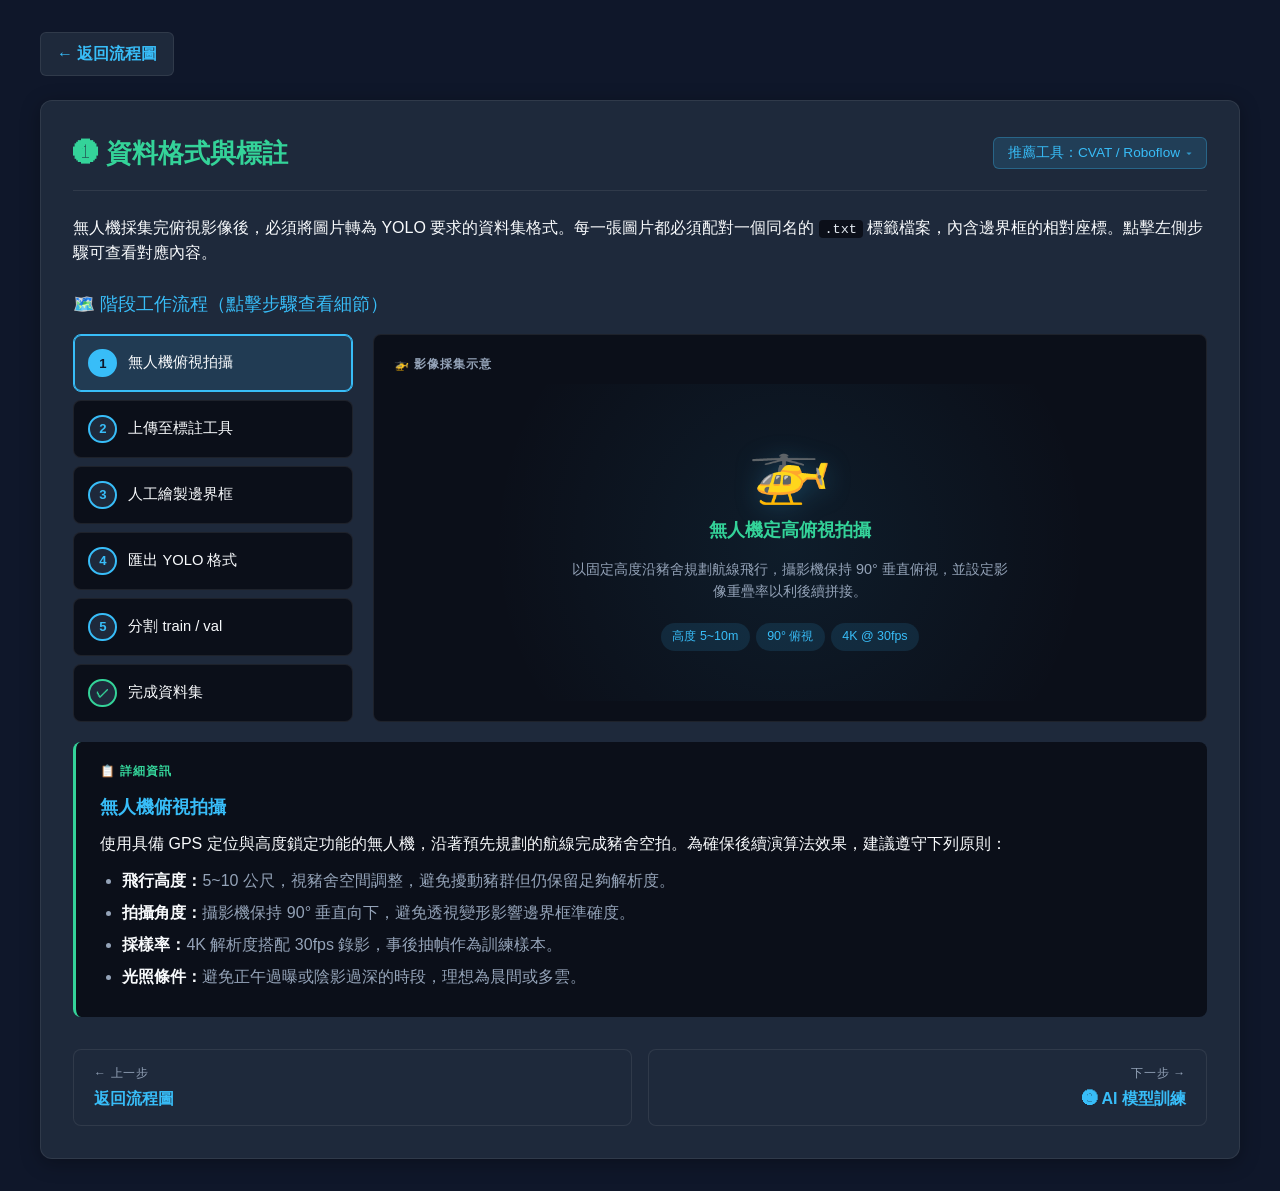
==== introduction/discriminative/stage1.html @ 11c0080a "feat: add interactive introduction site for AI pig recognition system Build a static site under intr" ====
<!DOCTYPE html>
<html lang="zh-TW">

<head>
  <meta charset="UTF-8">
  <meta name="viewport" content="width=device-width, initial-scale=1.0">
  <title>階段 1：資料格式與標註 — 無人機 AI 豬隻辨識系統</title>
  <link rel="stylesheet" href="../styles.css">
</head>

<body>
  <div class="container">
    <a href="discriminative.html" class="back-link">← 返回流程圖</a>

    <div class="detail-panel">
      <div class="panel-header">
        <h2>❶ 資料格式與標註
          <button type="button" class="tool-badge-btn" onclick="document.getElementById('tools-dialog').showModal()">
            推薦工具：CVAT / Roboflow
          </button>
        </h2>
      </div>

      <dialog id="tools-dialog" class="tools-dialog">
        <div class="dialog-header">
          <h3>🔧 階段 1：資料標註相關工具</h3>
          <button type="button" class="dialog-close" onclick="this.closest('dialog').close()" aria-label="關閉">×</button>
        </div>
        <div class="dialog-body">
          <p>本階段可選用的標註平台與工具。點擊「前往」可開啟官方網站。</p>
          <table class="tools-table">
            <thead>
              <tr>
                <th>工具</th>
                <th>用途與特色</th>
                <th>連結</th>
              </tr>
            </thead>
            <tbody>
              <tr>
                <td class="tool-name">CVAT</td>
                <td class="tool-desc">開源、可自架的影像標註平台，支援多人協作與審核流程，適合企業內部敏感資料。</td>
                <td class="tool-link"><a href="https://www.cvat.ai/" target="_blank" rel="noopener">前往 →</a></td>
              </tr>
              <tr>
                <td class="tool-name">Roboflow</td>
                <td class="tool-desc">SaaS 標註服務，提供資料增強、版本控制與 API，啟動門檻最低。</td>
                <td class="tool-link"><a href="https://roboflow.com/" target="_blank" rel="noopener">前往 →</a></td>
              </tr>
              <tr>
                <td class="tool-name">Label Studio</td>
                <td class="tool-desc">開源、跨任務（影像、文字、音訊）的標註工具，靈活度高。</td>
                <td class="tool-link"><a href="https://labelstud.io/" target="_blank" rel="noopener">前往 →</a></td>
              </tr>
              <tr>
                <td class="tool-name">LabelImg</td>
                <td class="tool-desc">輕量級的桌面標註工具，原生支援 YOLO 格式，適合個人或小型專案。</td>
                <td class="tool-link"><a href="https://github.com/HumanSignal/labelImg" target="_blank" rel="noopener">前往 →</a></td>
              </tr>
              <tr>
                <td class="tool-name">YOLO Dataset Spec</td>
                <td class="tool-desc">Ultralytics 官方資料格式規範，定義 train/val 結構與 dataset.yaml 寫法。</td>
                <td class="tool-link"><a href="https://docs.ultralytics.com/datasets/detect/" target="_blank" rel="noopener">前往 →</a></td>
              </tr>
            </tbody>
          </table>
        </div>
      </dialog>
      <p>無人機採集完俯視影像後，必須將圖片轉為 YOLO 要求的資料集格式。每一張圖片都必須配對一個同名的 <code>.txt</code> 標籤檔案，內含邊界框的相對座標。點擊左側步驟可查看對應內容。</p>

      <div class="section-title">🗺️ 階段工作流程（點擊步驟查看細節）</div>

      <div class="interactive-flow">
        <div class="step-buttons">
          <button class="step-btn active" data-step="1">
            <span class="step-num">1</span><span class="step-text">無人機俯視拍攝</span>
          </button>
          <button class="step-btn" data-step="2">
            <span class="step-num">2</span><span class="step-text">上傳至標註工具</span>
          </button>
          <button class="step-btn" data-step="3">
            <span class="step-num">3</span><span class="step-text">人工繪製邊界框</span>
          </button>
          <button class="step-btn" data-step="4">
            <span class="step-num">4</span><span class="step-text">匯出 YOLO 格式</span>
          </button>
          <button class="step-btn" data-step="5">
            <span class="step-num">5</span><span class="step-text">分割 train / val</span>
          </button>
          <button class="step-btn final" data-step="6">
            <span class="step-num">✓</span><span class="step-text">完成資料集</span>
          </button>
        </div>

        <div class="step-preview">
          <div class="preview-content active" data-step="1">
            <div class="preview-label">🚁 影像採集示意</div>
            <div class="visual-block">
              <div class="visual-icon">🚁</div>
              <div class="visual-title">無人機定高俯視拍攝</div>
              <div class="visual-sub">
                以固定高度沿豬舍規劃航線飛行，攝影機保持 90° 垂直俯視，並設定影像重疊率以利後續拼接。
              </div>
              <div class="visual-chips">
                <span class="visual-chip">高度 5~10m</span>
                <span class="visual-chip">90° 俯視</span>
                <span class="visual-chip">4K @ 30fps</span>
              </div>
            </div>
          </div>

          <div class="preview-content" data-step="2">
            <div class="preview-label">📤 上傳至標註平台</div>
            <div class="visual-block">
              <div class="visual-icon">📤</div>
              <div class="visual-title">CVAT / Roboflow</div>
              <div class="visual-sub">
                將從影片抽幀的靜態照片批次上傳至瀏覽器標註平台，建立專案並定義 <code>pig</code> 類別。
              </div>
              <div class="visual-chips">
                <span class="visual-chip">CVAT</span>
                <span class="visual-chip">Roboflow</span>
                <span class="visual-chip">Label Studio</span>
              </div>
            </div>
          </div>

          <div class="preview-content" data-step="3">
            <div class="preview-label">✏️ 標註工具介面示意</div>
            <div class="visual-block">
              <div class="visual-icon">🟩</div>
              <div class="visual-title">繪製 Bounding Box</div>
              <div class="visual-sub">
                為畫面中每一頭豬拖曳出矩形框，工具會自動計算中心點與寬高，並換算為相對座標。
              </div>
              <div class="visual-chips">
                <span class="visual-chip">click + drag</span>
                <span class="visual-chip">class = pig</span>
                <span class="visual-chip">auto-normalize</span>
              </div>
            </div>
          </div>

          <div class="preview-content" data-step="4">
            <div class="preview-label">📄 pic_001.txt（YOLO 標籤格式）</div>
            <pre><code>0 0.512304 0.384211 0.124000 0.231000  <span class="comment"># 第 1 頭豬的方框</span>
0 0.214500 0.658900 0.142000 0.198000  <span class="comment"># 第 2 頭豬的方框</span>
0 0.789100 0.412200 0.115000 0.210000  <span class="comment"># 第 3 頭豬的方框</span></code></pre>
          </div>

          <div class="preview-content" data-step="5">
            <div class="preview-label">📂 資料夾階層結構</div>
            <pre><code>pig_dataset/
├── dataset.yaml        <span class="comment"># 專案配置文件</span>
├── train/
│   ├── images/         <span class="comment"># 訓練相片 (pic_001.jpg)</span>
│   └── labels/         <span class="comment"># 訓練標籤 (pic_001.txt)</span>
└── val/
    ├── images/         <span class="comment"># 驗證相片</span>
    └── labels/         <span class="comment"># 驗證標籤</span></code></pre>
          </div>

          <div class="preview-content" data-step="6">
            <div class="preview-label">✅ 資料集就緒</div>
            <div class="visual-block">
              <div class="visual-icon">📦</div>
              <div class="visual-title">符合 YOLO 規範的資料集</div>
              <div class="visual-sub">
                完成標註與切分後即可進入訓練流程，將整個 <code>pig_dataset/</code> 資料夾交給 YOLO 引擎。
              </div>
              <div class="visual-chips">
                <span class="visual-chip">images ✓</span>
                <span class="visual-chip">labels ✓</span>
                <span class="visual-chip">dataset.yaml ✓</span>
              </div>
            </div>
          </div>
        </div>
      </div>

      <div class="step-details">
        <div class="details-label">📋 詳細資訊</div>

        <div class="detail-content active" data-step="1">
          <h4>無人機俯視拍攝</h4>
          <p>使用具備 GPS 定位與高度鎖定功能的無人機，沿著預先規劃的航線完成豬舍空拍。為確保後續演算法效果，建議遵守下列原則：</p>
          <ul>
            <li><strong>飛行高度：</strong>5~10 公尺，視豬舍空間調整，避免擾動豬群但仍保留足夠解析度。</li>
            <li><strong>拍攝角度：</strong>攝影機保持 90° 垂直向下，避免透視變形影響邊界框準確度。</li>
            <li><strong>採樣率：</strong>4K 解析度搭配 30fps 錄影，事後抽幀作為訓練樣本。</li>
            <li><strong>光照條件：</strong>避免正午過曝或陰影過深的時段，理想為晨間或多雲。</li>
          </ul>
        </div>

        <div class="detail-content" data-step="2">
          <h4>上傳至標註平台</h4>
          <p>常見的線上標註平台都支援 YOLO 格式匯出，可依團隊規模與預算選擇：</p>
          <ul>
            <li><strong>CVAT：</strong>開源、可自架，適合企業內部敏感資料，支援多人協作與審核流程。</li>
            <li><strong>Roboflow：</strong>SaaS 服務，提供資料增強、版本控制與 API，啟動門檻最低。</li>
            <li><strong>Label Studio：</strong>另一個開源選項，支援多種任務類型（不限影像）。</li>
          </ul>
          <p>上傳後建立專案，將類別命名為 <code>pig</code>（編號 0）。</p>
        </div>

        <div class="detail-content" data-step="3">
          <h4>人工繪製邊界框</h4>
          <p>標註是整個 pipeline 中最費時但決定模型上限的步驟。建議：</p>
          <ul>
            <li><strong>框緊邊緣：</strong>盡量貼合豬隻輪廓，避免大量背景被納入框內。</li>
            <li><strong>遮擋處理：</strong>對於只露出部分身體的豬，仍需標註可見區域；若小於 20% 可忽略。</li>
            <li><strong>標註一致性：</strong>多人協作時建立共同準則（SOP），定期交叉檢視。</li>
            <li><strong>樣本數量：</strong>單類別建議至少 1,500~3,000 框作為起跑線。</li>
          </ul>
        </div>

        <div class="detail-content" data-step="4">
          <h4>匯出 YOLO 格式</h4>
          <p>YOLO 標籤檔格式為：<code>[類別編號] [中心點X] [中心點Y] [寬度W] [高度H]</code>，所有座標皆<strong>歸一化至 0~1</strong>：</p>
          <ul>
            <li><strong>類別編號：</strong>整數，從 0 開始；本專案僅 <code>0 = pig</code>。</li>
            <li><strong>歸一化座標：</strong>實際像素 ÷ 影像寬高，因此模型對解析度不敏感。</li>
            <li><strong>檔案配對：</strong>每張 <code>pic_001.jpg</code> 必須有同名 <code>pic_001.txt</code>，缺檔將被忽略。</li>
            <li><strong>空白標籤：</strong>若該張無目標物，仍可保留空 <code>.txt</code> 檔，YOLO 會視為「負樣本」用於降低誤判。</li>
          </ul>
        </div>

        <div class="detail-content" data-step="5">
          <h4>分割 train / val</h4>
          <p>將完成標註的影像依比例切分為訓練集與驗證集：</p>
          <ul>
            <li><strong>典型比例：</strong>train : val = 80 : 20，資料量大時可拉到 90 : 10。</li>
            <li><strong>隨機切分：</strong>避免時間或場景集中於同一邊，可使用 <code>train_test_split</code> 或 Roboflow 自動切分。</li>
            <li><strong>不可洩漏：</strong>同一支影片抽幀後，應將整支影片分到同一邊，避免訓練/驗證重疊造成過度樂觀的指標。</li>
            <li><strong>資料夾結構：</strong>嚴格遵守 <code>train/images</code>、<code>train/labels</code>、<code>val/images</code>、<code>val/labels</code> 的四層結構。</li>
          </ul>
        </div>

        <div class="detail-content" data-step="6">
          <h4>完成資料集</h4>
          <p>檢查清單：</p>
          <ul>
            <li><strong>影像與標籤對齊：</strong>使用簡易腳本掃描每張圖片是否都有對應 <code>.txt</code>。</li>
            <li><strong>視覺化抽查：</strong>隨機抽取 30~50 張將框畫回原圖，確認沒有座標錯位。</li>
            <li><strong>類別分布：</strong>統計每張圖的目標數量分布，必要時補拍稀有場景。</li>
            <li><strong>dataset.yaml：</strong>準備設定檔，指向 train/val 路徑與類別表，將在階段 2 使用。</li>
          </ul>
          <p>完成後，即可進入下一階段啟動模型訓練。</p>
        </div>
      </div>

      <nav class="detail-nav">
        <a href="discriminative.html" class="prev">
          <span class="nav-label">← 上一步</span>
          <span class="nav-title">返回流程圖</span>
        </a>
        <a href="stage2.html" class="next">
          <span class="nav-label">下一步 →</span>
          <span class="nav-title">❷ AI 模型訓練</span>
        </a>
      </nav>
    </div>
  </div>

  <script>
    document.querySelectorAll('.step-btn').forEach(btn => {
      btn.addEventListener('click', () => {
        const step = btn.dataset.step;
        document.querySelectorAll('.step-btn').forEach(b => b.classList.toggle('active', b.dataset.step === step));
        document.querySelectorAll('.preview-content').forEach(p => p.classList.toggle('active', p.dataset.step === step));
        document.querySelectorAll('.detail-content').forEach(d => d.classList.toggle('active', d.dataset.step === step));
      });
    });

    // Click backdrop to close dialog
    document.querySelectorAll('dialog').forEach(dialog => {
      dialog.addEventListener('click', (e) => {
        if (e.target === dialog) dialog.close();
      });
    });
  </script>
</body>

</html>
---- introduction/styles.css ----
:root {
  --bg-color: #0f172a;
  --card-bg: #1e293b;
  --card-hover: #273449;
  --text-color: #f8fafc;
  --text-muted: #94a3b8;
  --primary: #38bdf8;
  --primary-hover: #7dd3fc;
  --accent: #34d399;
  --code-bg: #0b0f19;
  --border: rgba(255, 255, 255, 0.08);
}

* {
  box-sizing: border-box;
  margin: 0;
  padding: 0;
  font-family: -apple-system, BlinkMacSystemFont, "Segoe UI", Roboto, "Helvetica Neue", Arial, sans-serif;
}

body {
  background-color: var(--bg-color);
  color: var(--text-color);
  padding: 2rem 1rem;
  line-height: 1.6;
  min-height: 100vh;
}

.container {
  max-width: 1200px;
  margin: 0 auto;
}

header {
  text-align: center;
  margin-bottom: 2.5rem;
}

header h1 {
  font-size: 2.2rem;
  color: var(--primary);
  margin-bottom: 0.5rem;
}

header p {
  color: var(--text-muted);
  font-size: 1.1rem;
}

/* ===== Landing Page: Two Pillars ===== */
.system-overview {
  display: grid;
  grid-template-columns: 1fr auto 1fr;
  gap: 1.5rem;
  align-items: stretch;
  margin: 3rem 0 2rem 0;
}

.pillar-card {
  background-color: var(--card-bg);
  border: 1px solid var(--border);
  border-radius: 16px;
  padding: 2.5rem 1.75rem;
  text-decoration: none;
  color: inherit;
  display: flex;
  flex-direction: column;
  align-items: center;
  text-align: center;
  gap: 1rem;
  cursor: pointer;
  transition: all 0.3s ease;
  position: relative;
  overflow: hidden;
  box-shadow: 0 6px 20px rgba(0, 0, 0, 0.3);
  min-height: 360px;
  justify-content: center;
}

.pillar-card::before {
  content: "";
  position: absolute;
  inset: 0;
  background: radial-gradient(circle at 50% 0%, rgba(56, 189, 248, 0.12) 0%, transparent 60%);
  opacity: 0;
  transition: opacity 0.3s ease;
  pointer-events: none;
}

.pillar-card:hover {
  border-color: var(--primary);
  transform: translateY(-6px);
  box-shadow: 0 14px 36px rgba(56, 189, 248, 0.22);
}

.pillar-card:hover::before {
  opacity: 1;
}

.pillar-card.right:hover {
  border-color: var(--accent);
  box-shadow: 0 14px 36px rgba(52, 211, 153, 0.22);
}

.pillar-card.right::before {
  background: radial-gradient(circle at 50% 0%, rgba(52, 211, 153, 0.12) 0%, transparent 60%);
}

.pillar-icon {
  font-size: 5rem;
  line-height: 1;
  filter: drop-shadow(0 6px 18px rgba(56, 189, 248, 0.3));
}

.pillar-card.right .pillar-icon {
  filter: drop-shadow(0 6px 18px rgba(52, 211, 153, 0.3));
}

.pillar-title {
  font-size: 1.8rem;
  font-weight: 700;
  color: var(--text-color);
  margin-top: 0.5rem;
}

.pillar-subtitle {
  font-size: 1rem;
  color: var(--primary);
  font-weight: 500;
}

.pillar-card.right .pillar-subtitle {
  color: var(--accent);
}

.pillar-tag {
  display: inline-block;
  font-size: 0.95rem;
  color: var(--text-muted);
  padding: 0.4rem 1rem;
  background-color: var(--code-bg);
  border-radius: 999px;
  border: 1px solid var(--border);
  margin-top: 0.5rem;
}

.pillar-tag strong {
  color: var(--primary);
  font-weight: 600;
}

.pillar-card.right .pillar-tag strong {
  color: var(--accent);
}

.pillar-desc {
  color: var(--text-muted);
  font-size: 0.95rem;
  line-height: 1.6;
  max-width: 280px;
}

.pillar-cta {
  margin-top: 0.5rem;
  font-size: 0.9rem;
  color: var(--primary);
  font-weight: 600;
  display: inline-flex;
  align-items: center;
  gap: 0.4rem;
}

.pillar-card.right .pillar-cta {
  color: var(--accent);
}

.pillar-card.disabled {
  opacity: 0.65;
  cursor: not-allowed;
}

.pillar-card.disabled:hover {
  transform: none;
  border-color: var(--border);
  box-shadow: 0 6px 20px rgba(0, 0, 0, 0.3);
}

.pillar-card.disabled:hover::before {
  opacity: 0;
}

.pillar-card .badge-soon {
  position: absolute;
  top: 1rem;
  right: 1rem;
  background-color: rgba(52, 211, 153, 0.15);
  color: var(--accent);
  padding: 0.25rem 0.65rem;
  border-radius: 999px;
  font-size: 0.72rem;
  font-weight: 600;
  letter-spacing: 0.04em;
}

/* Flow arrow between pillars */
.system-flow-arrow {
  display: flex;
  align-items: center;
  justify-content: center;
  position: relative;
  padding: 0 0.5rem;
  min-width: 80px;
}

.system-flow-arrow .arrow-line {
  position: absolute;
  top: 50%;
  left: 0;
  right: 0;
  height: 2px;
  background: linear-gradient(to right, var(--primary), var(--accent));
  transform: translateY(-50%);
  z-index: 0;
}

.system-flow-arrow .arrow-head {
  position: relative;
  z-index: 1;
  color: var(--accent);
  font-size: 2.4rem;
  font-weight: 700;
  background-color: var(--bg-color);
  padding: 0 0.4rem;
  line-height: 1;
}

.system-flow-arrow .arrow-label {
  position: absolute;
  top: calc(50% - 2rem);
  left: 50%;
  transform: translateX(-50%);
  color: var(--text-muted);
  font-size: 0.78rem;
  letter-spacing: 0.08em;
  text-transform: uppercase;
  white-space: nowrap;
  background-color: var(--bg-color);
  padding: 0 0.5rem;
}

@media (max-width: 800px) {
  .system-overview {
    grid-template-columns: 1fr;
  }

  .pillar-card {
    min-height: auto;
    padding: 2rem 1.5rem;
  }

  .system-flow-arrow {
    transform: rotate(90deg);
    min-height: 60px;
    min-width: auto;
  }
}

/* ===== Flowchart (Homepage) ===== */
.flowchart {
  display: flex;
  align-items: stretch;
  justify-content: space-between;
  gap: 1rem;
  flex-wrap: wrap;
  margin-top: 2rem;
}

.flow-node {
  flex: 1 1 220px;
  min-width: 220px;
  background-color: var(--card-bg);
  border: 1px solid var(--border);
  border-radius: 12px;
  padding: 1.5rem 1.25rem;
  text-decoration: none;
  color: inherit;
  display: flex;
  flex-direction: column;
  gap: 0.75rem;
  transition: all 0.25s ease;
  cursor: pointer;
  position: relative;
  box-shadow: 0 4px 16px rgba(0, 0, 0, 0.25);
}

.flow-node:hover {
  background-color: var(--card-hover);
  border-color: var(--primary);
  transform: translateY(-4px);
  box-shadow: 0 8px 24px rgba(56, 189, 248, 0.18);
}

.flow-node:hover .flow-node-number {
  color: var(--primary-hover);
}

.flow-node-number {
  font-size: 1rem;
  color: var(--primary);
  font-weight: 700;
  letter-spacing: 0.05em;
  transition: color 0.2s ease;
}

.flow-node-title {
  font-size: 1.2rem;
  color: var(--accent);
  font-weight: 700;
}

.flow-node-desc {
  font-size: 0.92rem;
  color: var(--text-muted);
  flex: 1;
}

.flow-node-badge {
  align-self: flex-start;
  background-color: rgba(56, 189, 248, 0.12);
  color: var(--primary);
  padding: 0.25rem 0.6rem;
  border-radius: 4px;
  font-size: 0.78rem;
  font-weight: 500;
}

.flow-node-cta {
  margin-top: 0.25rem;
  font-size: 0.85rem;
  color: var(--primary);
  font-weight: 600;
}

.flow-arrow {
  display: flex;
  align-items: center;
  justify-content: center;
  color: var(--primary);
  font-size: 1.8rem;
  font-weight: 700;
  flex: 0 0 auto;
  user-select: none;
}

@media (max-width: 900px) {
  .flowchart {
    flex-direction: column;
    align-items: stretch;
  }

  .flow-arrow {
    transform: rotate(90deg);
    padding: 0.25rem 0;
  }
}

/* ===== Section Heading (Homepage Sections) ===== */
.home-section {
  margin: 4rem 0 1.5rem 0;
}

.section-heading {
  font-size: 1.6rem;
  color: var(--primary);
  margin-bottom: 0.5rem;
  text-align: center;
}

.section-heading-sub {
  text-align: center;
  color: var(--text-muted);
  margin-bottom: 2rem;
  font-size: 0.95rem;
}

/* ===== Comparison Table ===== */
.comparison-table-wrap {
  background-color: var(--card-bg);
  border: 1px solid var(--border);
  border-radius: 12px;
  overflow: hidden;
  box-shadow: 0 4px 16px rgba(0, 0, 0, 0.25);
}

.comparison-table {
  width: 100%;
  border-collapse: collapse;
}

.comparison-table thead th {
  padding: 1.1rem 1rem;
  background-color: var(--code-bg);
  font-weight: 700;
  font-size: 1rem;
  text-align: center;
  border-bottom: 1px solid var(--border);
}

.comparison-table thead th.col-label {
  color: var(--text-muted);
  font-size: 0.85rem;
  letter-spacing: 0.05em;
  text-transform: uppercase;
}

.comparison-table thead th.col-left {
  color: var(--primary);
}

.comparison-table thead th.col-right {
  color: var(--accent);
}

.comparison-table tbody tr {
  border-bottom: 1px solid var(--border);
  transition: background-color 0.15s ease;
}

.comparison-table tbody tr:last-child {
  border-bottom: none;
}

.comparison-table tbody tr:hover {
  background-color: rgba(56, 189, 248, 0.04);
}

.comparison-table tbody td {
  padding: 0.95rem 1rem;
  vertical-align: top;
  line-height: 1.55;
  color: var(--text-color);
  font-size: 0.92rem;
}

.comparison-table td.col-label {
  background-color: rgba(11, 15, 25, 0.5);
  color: var(--text-muted);
  font-weight: 600;
  font-size: 0.88rem;
  white-space: nowrap;
  width: 140px;
}

.comparison-table td.col-left {
  border-left: 3px solid transparent;
}

.comparison-table td.col-right {
  border-left: 3px solid transparent;
}

.comparison-table tbody tr:hover td.col-left {
  border-left-color: var(--primary);
}

.comparison-table tbody tr:hover td.col-right {
  border-left-color: var(--accent);
}

/* ===== Jobs Section ===== */
.jobs-group {
  margin-bottom: 2.5rem;
}

.jobs-group-title {
  font-size: 1.15rem;
  color: var(--accent);
  margin-bottom: 1rem;
  display: flex;
  align-items: center;
  gap: 0.5rem;
  padding-bottom: 0.5rem;
  border-bottom: 1px solid var(--border);
}

.jobs-grid {
  display: grid;
  grid-template-columns: repeat(auto-fit, minmax(290px, 1fr));
  gap: 1rem;
}

.job-card {
  background-color: var(--card-bg);
  border: 1px solid var(--border);
  border-radius: 10px;
  padding: 1.25rem;
  transition: all 0.2s ease;
  display: flex;
  flex-direction: column;
  gap: 0.65rem;
}

.job-card:hover {
  border-color: var(--primary);
  transform: translateY(-3px);
  box-shadow: 0 8px 20px rgba(56, 189, 248, 0.12);
}

.job-title {
  font-weight: 700;
  color: var(--primary);
  font-size: 1.05rem;
  display: flex;
  align-items: center;
  gap: 0.5rem;
}

.job-en {
  color: var(--text-muted);
  font-size: 0.78rem;
  font-weight: 500;
  letter-spacing: 0.03em;
}

.job-skills {
  display: flex;
  flex-wrap: wrap;
  gap: 0.35rem;
}

.job-skill {
  background-color: rgba(52, 211, 153, 0.12);
  color: var(--accent);
  font-size: 0.75rem;
  font-weight: 500;
  padding: 0.18rem 0.55rem;
  border-radius: 999px;
}

.job-desc {
  font-size: 0.88rem;
  color: var(--text-muted);
  line-height: 1.6;
}

.job-desc ul {
  padding-left: 1.2rem;
  margin: 0;
}

.job-desc li {
  margin-bottom: 0.3rem;
}

@media (max-width: 768px) {
  .comparison-table td.col-label,
  .comparison-table th.col-label {
    width: auto;
    font-size: 0.78rem;
  }

  .comparison-table thead th,
  .comparison-table tbody td {
    padding: 0.65rem 0.6rem;
    font-size: 0.85rem;
  }
}

/* ===== Architecture Diagram (Homepage) ===== */
.flow-diagram {
  margin: 3rem 0 1rem 0;
  padding: 1.5rem;
  background-color: var(--card-bg);
  border: 1px solid var(--border);
  border-radius: 12px;
  text-align: center;
  box-shadow: 0 4px 16px rgba(0, 0, 0, 0.25);
}

.flow-diagram img {
  max-width: 100%;
  height: auto;
  border-radius: 8px;
  display: block;
  margin: 0 auto;
}

.flow-diagram figcaption {
  margin-top: 1rem;
  color: var(--text-muted);
  font-size: 0.95rem;
  font-style: italic;
}

/* ===== Detail Page ===== */
.back-link {
  display: inline-flex;
  align-items: center;
  gap: 0.4rem;
  color: var(--primary);
  text-decoration: none;
  font-weight: 600;
  margin-bottom: 1.5rem;
  padding: 0.5rem 1rem;
  border: 1px solid var(--border);
  border-radius: 6px;
  background-color: var(--card-bg);
  transition: all 0.2s ease;
}

.back-link:hover {
  background-color: var(--card-hover);
  border-color: var(--primary);
}

.detail-panel {
  background-color: var(--card-bg);
  padding: 2rem;
  border-radius: 12px;
  box-shadow: 0 4px 20px rgba(0, 0, 0, 0.3);
  border: 1px solid var(--border);
}

.panel-header {
  border-bottom: 1px solid var(--border);
  padding-bottom: 1rem;
  margin-bottom: 1.5rem;
}

.panel-header h2 {
  color: var(--accent);
  font-size: 1.6rem;
  display: flex;
  align-items: center;
  gap: 0.5rem;
  flex-wrap: wrap;
}

.tool-badge {
  background-color: rgba(56, 189, 248, 0.15);
  color: var(--primary);
  padding: 0.2rem 0.6rem;
  border-radius: 4px;
  font-size: 0.85rem;
  font-weight: normal;
  margin-left: auto;
}

/* Tool badge as button */
.tool-badge-btn {
  background-color: rgba(56, 189, 248, 0.15);
  color: var(--primary);
  padding: 0.35rem 0.85rem;
  border-radius: 6px;
  font-size: 0.85rem;
  font-weight: 500;
  margin-left: auto;
  border: 1px solid rgba(56, 189, 248, 0.3);
  cursor: pointer;
  font-family: inherit;
  display: inline-flex;
  align-items: center;
  gap: 0.4rem;
  transition: all 0.2s ease;
}

.tool-badge-btn:hover {
  background-color: rgba(56, 189, 248, 0.25);
  border-color: var(--primary);
  color: var(--primary-hover);
  transform: translateY(-1px);
}

.tool-badge-btn::after {
  content: "▾";
  font-size: 0.75rem;
  opacity: 0.7;
}

/* Dialog */
.tools-dialog {
  background-color: var(--card-bg);
  color: var(--text-color);
  border: 1px solid var(--border);
  border-radius: 12px;
  padding: 0;
  max-width: 720px;
  width: 92%;
  max-height: calc(100vh - 4rem);
  box-shadow: 0 12px 48px rgba(0, 0, 0, 0.6);
  position: fixed;
  inset: 0;
  margin: auto;
  overflow: auto;
}

.tools-dialog::backdrop {
  background-color: rgba(8, 12, 24, 0.7);
  backdrop-filter: blur(4px);
}

.tools-dialog[open] {
  animation: dialog-pop 0.18s ease-out;
}

@keyframes dialog-pop {
  from { opacity: 0; transform: translateY(-8px) scale(0.98); }
  to   { opacity: 1; transform: translateY(0) scale(1); }
}

.dialog-header {
  display: flex;
  align-items: center;
  justify-content: space-between;
  padding: 1.1rem 1.4rem;
  border-bottom: 1px solid var(--border);
}

.dialog-header h3 {
  color: var(--accent);
  font-size: 1.15rem;
  font-weight: 700;
}

.dialog-close {
  background: none;
  border: none;
  color: var(--text-muted);
  font-size: 1.6rem;
  cursor: pointer;
  line-height: 1;
  padding: 0 0.25rem;
  transition: color 0.2s ease;
  font-family: inherit;
}

.dialog-close:hover {
  color: var(--primary);
}

.dialog-body {
  padding: 1.25rem 1.4rem 1.5rem 1.4rem;
}

.dialog-body > p {
  color: var(--text-muted);
  font-size: 0.9rem;
  margin-bottom: 0.85rem;
}

.tools-table {
  width: 100%;
  border-collapse: collapse;
  font-size: 0.9rem;
}

.tools-table thead th {
  text-align: left;
  padding: 0.65rem 0.75rem;
  color: var(--primary);
  font-weight: 600;
  font-size: 0.78rem;
  text-transform: uppercase;
  letter-spacing: 0.05em;
  border-bottom: 1px solid var(--border);
  background-color: var(--code-bg);
}

.tools-table tbody td {
  padding: 0.75rem;
  border-bottom: 1px solid var(--border);
  vertical-align: top;
  color: var(--text-color);
}

.tools-table tbody tr:last-child td {
  border-bottom: none;
}

.tools-table tbody tr:hover td {
  background-color: rgba(56, 189, 248, 0.04);
}

.tools-table .tool-name {
  font-weight: 600;
  color: var(--accent);
  white-space: nowrap;
}

.tools-table .tool-desc {
  color: var(--text-muted);
  line-height: 1.5;
}

.tools-table a {
  color: var(--primary);
  text-decoration: none;
  font-weight: 500;
  white-space: nowrap;
  transition: color 0.2s ease;
}

.tools-table a:hover {
  color: var(--primary-hover);
  text-decoration: underline;
}

@media (max-width: 600px) {
  .tools-table thead {
    display: none;
  }

  .tools-table tbody td {
    display: block;
    padding: 0.4rem 0.75rem;
    border-bottom: none;
  }

  .tools-table tbody tr {
    display: block;
    padding: 0.75rem 0;
    border-bottom: 1px solid var(--border);
  }

  .tools-table .tool-name::before { content: "🔧 "; }
  .tools-table .tool-desc::before { content: "📝 "; }
  .tools-table .tool-link::before { content: "🔗 "; }
}

.section-title {
  font-size: 1.1rem;
  color: var(--primary);
  margin: 1.5rem 0 0.5rem 0;
  display: flex;
  align-items: center;
}

/* Pagination between detail pages */
.detail-nav {
  display: flex;
  justify-content: space-between;
  gap: 1rem;
  margin-top: 2rem;
}

.detail-nav a {
  flex: 1;
  text-decoration: none;
  background-color: var(--card-bg);
  border: 1px solid var(--border);
  padding: 0.85rem 1.25rem;
  border-radius: 8px;
  color: var(--text-color);
  transition: all 0.2s ease;
  display: flex;
  flex-direction: column;
  gap: 0.2rem;
}

.detail-nav a:hover {
  background-color: var(--card-hover);
  border-color: var(--primary);
}

.detail-nav a.next {
  text-align: right;
  align-items: flex-end;
}

.detail-nav a.disabled {
  opacity: 0.35;
  pointer-events: none;
}

.detail-nav .nav-label {
  font-size: 0.75rem;
  color: var(--text-muted);
  letter-spacing: 0.06em;
  text-transform: uppercase;
}

.detail-nav .nav-title {
  font-weight: 600;
  color: var(--primary);
}

/* ===== Stage Flow Diagram ===== */
.stage-flow {
  display: flex;
  flex-direction: column;
  gap: 0;
  margin: 1rem 0 1.5rem 0;
  padding: 1.25rem;
  background-color: var(--code-bg);
  border-radius: 8px;
  border: 1px solid var(--border);
}

.stage-step {
  display: flex;
  gap: 1rem;
  align-items: flex-start;
  position: relative;
  padding: 0.5rem 0;
}

.stage-step:not(:last-child)::after {
  content: "";
  position: absolute;
  left: 1.1rem;
  top: 2.6rem;
  bottom: -0.5rem;
  width: 2px;
  background: linear-gradient(to bottom, var(--primary) 0%, var(--primary) 70%, transparent 100%);
  opacity: 0.5;
}

.step-marker {
  flex: 0 0 2.2rem;
  width: 2.2rem;
  height: 2.2rem;
  border-radius: 50%;
  background-color: var(--card-bg);
  border: 2px solid var(--primary);
  color: var(--primary);
  display: flex;
  align-items: center;
  justify-content: center;
  font-weight: 700;
  font-size: 0.9rem;
  z-index: 1;
  position: relative;
}

.step-marker.final {
  background-color: var(--accent);
  border-color: var(--accent);
  color: var(--bg-color);
}

.step-content {
  flex: 1;
  padding-top: 0.15rem;
  padding-bottom: 0.75rem;
}

.step-title {
  font-weight: 600;
  color: var(--text-color);
  font-size: 1rem;
  margin-bottom: 0.2rem;
  display: flex;
  align-items: center;
  gap: 0.4rem;
  flex-wrap: wrap;
}

.step-title .step-tag {
  font-size: 0.72rem;
  background-color: rgba(52, 211, 153, 0.15);
  color: var(--accent);
  padding: 0.1rem 0.45rem;
  border-radius: 4px;
  font-weight: 500;
}

.step-desc {
  font-size: 0.88rem;
  color: var(--text-muted);
  line-height: 1.5;
}

/* ===== Interactive Step Flow ===== */
.interactive-flow {
  display: grid;
  grid-template-columns: 280px 1fr;
  gap: 1.25rem;
  margin: 1rem 0 0 0;
}

.step-buttons {
  display: flex;
  flex-direction: column;
  gap: 0.5rem;
}

.step-btn {
  background-color: var(--code-bg);
  border: 1px solid var(--border);
  color: var(--text-color);
  padding: 0.85rem 0.9rem;
  border-radius: 8px;
  cursor: pointer;
  text-align: left;
  font-size: 0.92rem;
  font-weight: 500;
  display: flex;
  align-items: center;
  gap: 0.7rem;
  transition: all 0.2s ease;
  font-family: inherit;
  width: 100%;
}

.step-btn:hover {
  background-color: var(--card-hover);
  border-color: var(--primary);
}

.step-btn.active {
  background-color: rgba(56, 189, 248, 0.12);
  border-color: var(--primary);
  color: var(--text-color);
  box-shadow: 0 0 0 1px var(--primary) inset;
}

.step-btn .step-num {
  flex: 0 0 1.8rem;
  width: 1.8rem;
  height: 1.8rem;
  border-radius: 50%;
  background-color: var(--card-bg);
  border: 2px solid var(--primary);
  color: var(--primary);
  display: flex;
  align-items: center;
  justify-content: center;
  font-weight: 700;
  font-size: 0.82rem;
  transition: all 0.2s ease;
}

.step-btn.active .step-num {
  background-color: var(--primary);
  color: var(--bg-color);
}

.step-btn.final .step-num {
  border-color: var(--accent);
  color: var(--accent);
}

.step-btn.final.active .step-num {
  background-color: var(--accent);
  color: var(--bg-color);
}

.step-btn .step-text {
  flex: 1;
  line-height: 1.3;
}

/* Preview panel */
.step-preview {
  background-color: var(--code-bg);
  border-radius: 8px;
  border: 1px solid var(--border);
  padding: 1.25rem;
  min-height: 320px;
  display: flex;
  flex-direction: column;
}

.preview-content {
  display: none;
  flex: 1;
  flex-direction: column;
}

.preview-content.active {
  display: flex;
}

.preview-content pre {
  margin-top: 0;
  border: none;
  background-color: transparent;
  padding: 0;
  flex: 1;
}

.preview-label {
  font-size: 0.75rem;
  color: var(--text-muted);
  text-transform: uppercase;
  letter-spacing: 0.08em;
  margin-bottom: 0.6rem;
  font-weight: 600;
}

/* Visual / image placeholder */
.visual-block {
  display: flex;
  flex-direction: column;
  align-items: center;
  justify-content: center;
  text-align: center;
  padding: 2rem 1rem;
  gap: 0.85rem;
  background: radial-gradient(circle at center, rgba(56, 189, 248, 0.08) 0%, transparent 70%);
  border-radius: 8px;
  flex: 1;
  min-height: 240px;
}

.visual-block .visual-icon {
  font-size: 4.2rem;
  line-height: 1;
  filter: drop-shadow(0 4px 12px rgba(56, 189, 248, 0.25));
}

.visual-block .visual-title {
  font-weight: 700;
  font-size: 1.15rem;
  color: var(--accent);
}

.visual-block .visual-sub {
  color: var(--text-muted);
  font-size: 0.9rem;
  max-width: 440px;
  line-height: 1.55;
}

.visual-chips {
  display: flex;
  flex-wrap: wrap;
  justify-content: center;
  gap: 0.4rem;
  margin-top: 0.4rem;
}

.visual-chip {
  background-color: rgba(56, 189, 248, 0.12);
  color: var(--primary);
  padding: 0.25rem 0.7rem;
  border-radius: 999px;
  font-size: 0.78rem;
  font-weight: 500;
}

/* Detail section */
.step-details {
  margin-top: 1.25rem;
  padding: 1.25rem 1.5rem;
  background-color: var(--code-bg);
  border-radius: 8px;
  border-left: 3px solid var(--accent);
}

.details-label {
  font-size: 0.75rem;
  color: var(--accent);
  text-transform: uppercase;
  letter-spacing: 0.08em;
  margin-bottom: 0.75rem;
  font-weight: 700;
}

.detail-content {
  display: none;
}

.detail-content.active {
  display: block;
}

.detail-content h4 {
  color: var(--primary);
  font-size: 1.1rem;
  margin-bottom: 0.6rem;
}

.detail-content p {
  margin-bottom: 0.75rem;
  color: var(--text-color);
  line-height: 1.65;
}

.detail-content ul {
  padding-left: 1.4rem;
  color: var(--text-muted);
}

.detail-content li {
  margin-bottom: 0.45rem;
  line-height: 1.55;
}

.detail-content li strong {
  color: var(--text-color);
  font-weight: 600;
}

@media (max-width: 900px) {
  .interactive-flow {
    grid-template-columns: 1fr;
  }

  .step-preview {
    min-height: 240px;
  }
}

/* ===== Code Blocks ===== */
pre {
  background-color: var(--code-bg);
  padding: 1.2rem;
  border-radius: 6px;
  overflow-x: auto;
  border: 1px solid var(--border);
  margin-top: 0.5rem;
}

code {
  font-family: "Fira Code", Consolas, Monaco, monospace;
  font-size: 0.9rem;
  color: #e2e8f0;
}

p code {
  background-color: var(--code-bg);
  padding: 0.1rem 0.35rem;
  border-radius: 4px;
  font-size: 0.85rem;
}

.comment { color: #64748b; }
.keyword { color: #ff79c6; }
.string  { color: #f1fa8c; }
.number  { color: #bd93f9; }

@media (max-width: 768px) {
  body { padding: 1rem 0.5rem; }
  header h1 { font-size: 1.6rem; }
  .detail-panel { padding: 1.2rem; }
  .panel-header h2 { font-size: 1.3rem; }
  .tool-badge { margin-left: 0; }
}
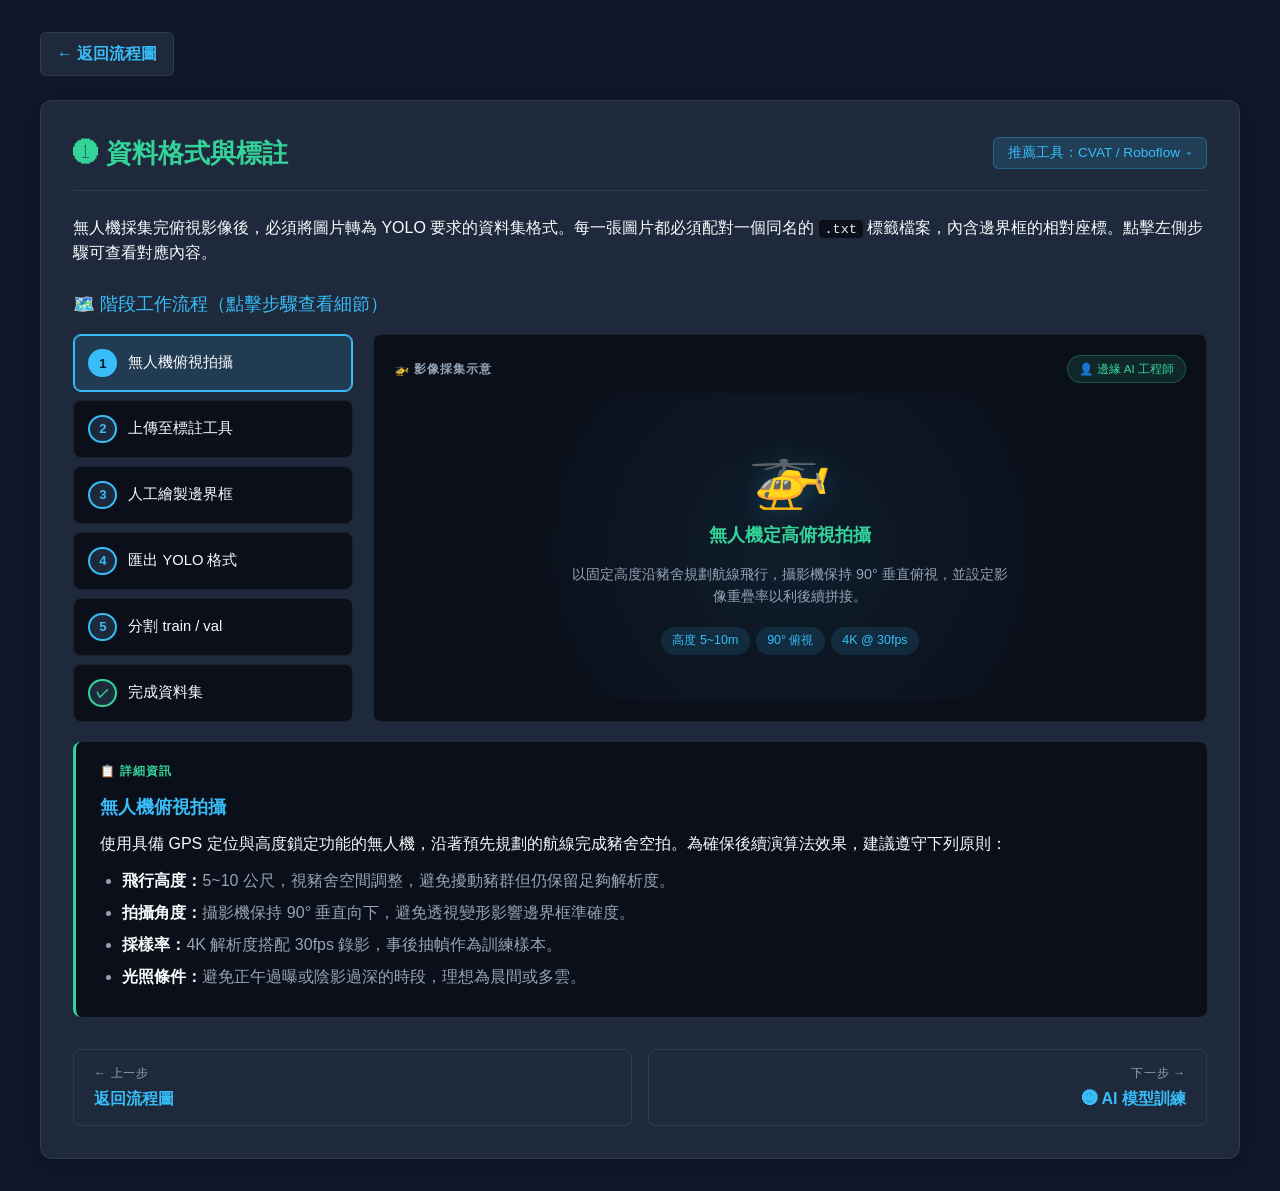
==== commit 4a77745a: "feat: add preview-job status badges to generative and discriminative stages" ====
--- a/introduction/discriminative/stage1.html
+++ b/introduction/discriminative/stage1.html
@@ -94,7 +94,7 @@
 
         <div class="step-preview">
           <div class="preview-content active" data-step="1">
-            <div class="preview-label">🚁 影像採集示意</div>
+            <div class="preview-label"><span>🚁 影像採集示意</span><span class="preview-job">👤 邊緣 AI 工程師</span></div>
             <div class="visual-block">
               <div class="visual-icon">🚁</div>
               <div class="visual-title">無人機定高俯視拍攝</div>
@@ -110,7 +110,7 @@
           </div>
 
           <div class="preview-content" data-step="2">
-            <div class="preview-label">📤 上傳至標註平台</div>
+            <div class="preview-label"><span>📤 上傳至標註平台</span><span class="preview-job">👤 資料標註負責人</span></div>
             <div class="visual-block">
               <div class="visual-icon">📤</div>
               <div class="visual-title">CVAT / Roboflow</div>
@@ -126,7 +126,7 @@
           </div>
 
           <div class="preview-content" data-step="3">
-            <div class="preview-label">✏️ 標註工具介面示意</div>
+            <div class="preview-label"><span>✏️ 標註工具介面示意</span><span class="preview-job">👤 資料標註負責人</span></div>
             <div class="visual-block">
               <div class="visual-icon">🟩</div>
               <div class="visual-title">繪製 Bounding Box</div>
@@ -142,14 +142,14 @@
           </div>
 
           <div class="preview-content" data-step="4">
-            <div class="preview-label">📄 pic_001.txt（YOLO 標籤格式）</div>
+            <div class="preview-label"><span>📄 pic_001.txt（YOLO 標籤格式）</span><span class="preview-job">👤 資料標註負責人</span></div>
             <pre><code>0 0.512304 0.384211 0.124000 0.231000  <span class="comment"># 第 1 頭豬的方框</span>
 0 0.214500 0.658900 0.142000 0.198000  <span class="comment"># 第 2 頭豬的方框</span>
 0 0.789100 0.412200 0.115000 0.210000  <span class="comment"># 第 3 頭豬的方框</span></code></pre>
           </div>
 
           <div class="preview-content" data-step="5">
-            <div class="preview-label">📂 資料夾階層結構</div>
+            <div class="preview-label"><span>📂 資料夾階層結構</span><span class="preview-job">👤 資料工程師</span></div>
             <pre><code>pig_dataset/
 ├── dataset.yaml        <span class="comment"># 專案配置文件</span>
 ├── train/
@@ -161,7 +161,7 @@
           </div>
 
           <div class="preview-content" data-step="6">
-            <div class="preview-label">✅ 資料集就緒</div>
+            <div class="preview-label"><span>✅ 資料集就緒</span><span class="preview-job">👤 資料標註負責人</span></div>
             <div class="visual-block">
               <div class="visual-icon">📦</div>
               <div class="visual-title">符合 YOLO 規範的資料集</div>
--- a/introduction/styles.css
+++ b/introduction/styles.css
@@ -1086,6 +1086,27 @@
   letter-spacing: 0.08em;
   margin-bottom: 0.6rem;
   font-weight: 600;
+  display: flex;
+  justify-content: space-between;
+  align-items: center;
+  gap: 1rem;
+  flex-wrap: wrap;
+}
+
+.preview-job {
+  text-transform: none;
+  letter-spacing: normal;
+  font-size: 0.72rem;
+  color: var(--accent);
+  background-color: rgba(52, 211, 153, 0.12);
+  padding: 0.25rem 0.7rem;
+  border-radius: 999px;
+  font-weight: 500;
+  border: 1px solid rgba(52, 211, 153, 0.28);
+  white-space: nowrap;
+  display: inline-flex;
+  align-items: center;
+  gap: 0.3rem;
 }
 
 /* Visual / image placeholder */
